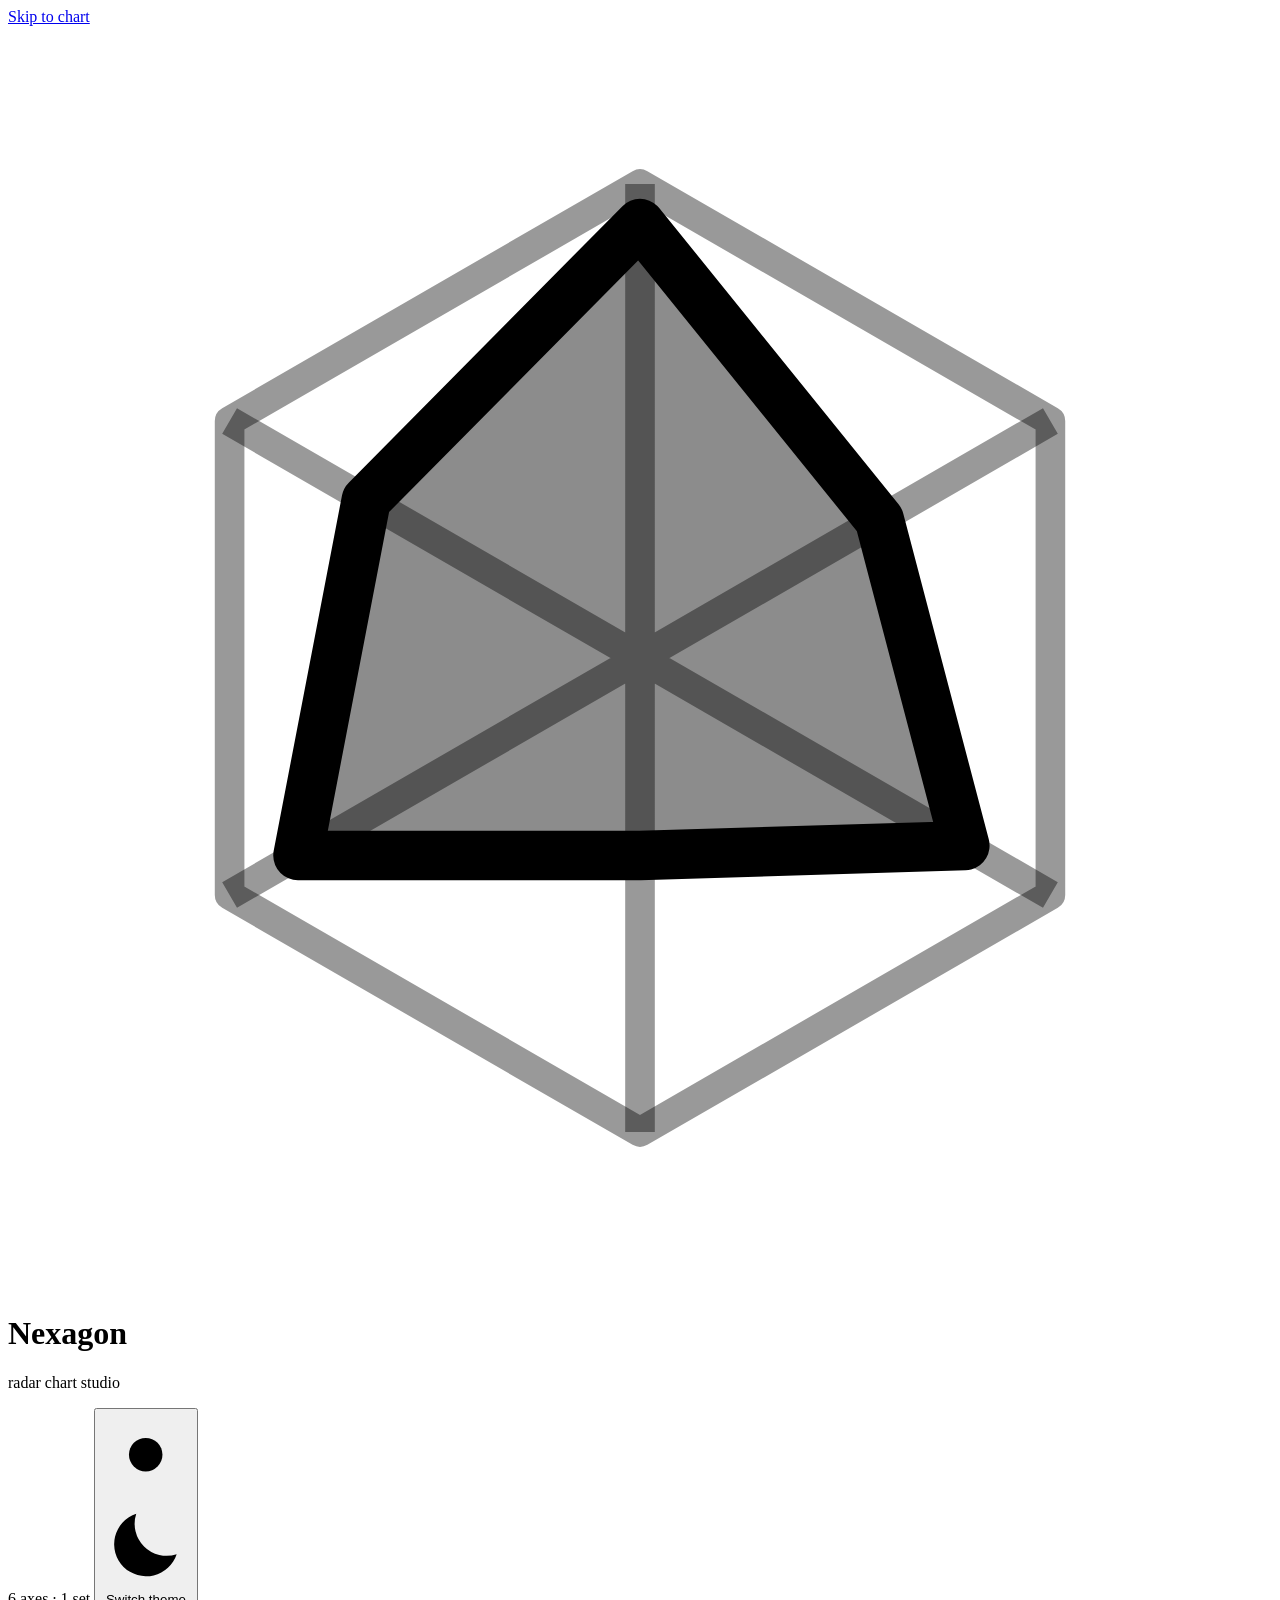
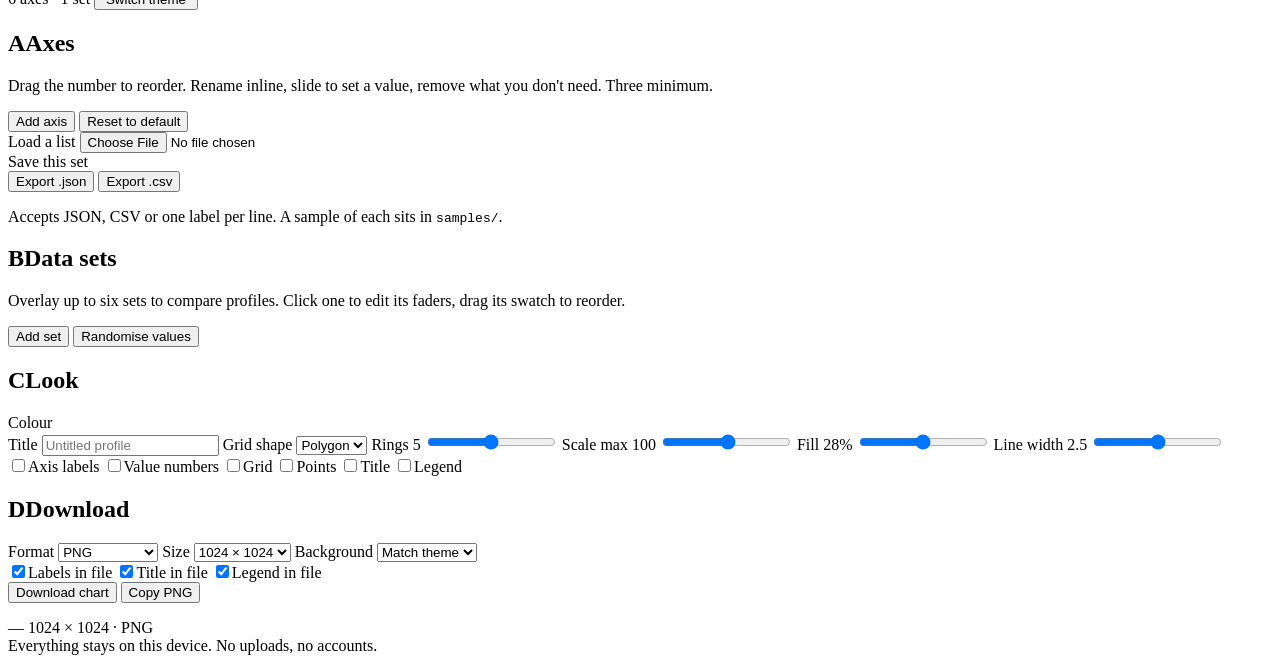
==== index.html @ ccc14ec8 "Initial Commit" ====
<!DOCTYPE html>
<html lang="en" data-theme="dark" data-palette="signal">
<head>
<meta charset="utf-8">
<meta name="viewport" content="width=device-width, initial-scale=1">
<title>Nexagon — radar chart studio</title>
<meta name="description" content="Build, style and export radar charts. Runs entirely in your browser.">
<meta name="color-scheme" content="dark light">
<link rel="canonical" href="https://radar.reizu.dev/">

<meta name="theme-color" content="#080B12" media="(prefers-color-scheme: dark)">
<meta name="theme-color" content="#F2F4F9" media="(prefers-color-scheme: light)">

<meta property="og:type" content="website">
<meta property="og:site_name" content="Nexagon">
<meta property="og:title" content="Nexagon — radar chart studio">
<meta property="og:description" content="Build, style and export radar charts. Runs entirely in your browser.">
<meta property="og:url" content="https://radar.reizu.dev/">
<meta property="og:image" content="https://radar.reizu.dev/assets/social-card.png">
<meta property="og:image:width" content="1200">
<meta property="og:image:height" content="630">
<meta property="og:image:alt" content="Nexagon, a radar chart studio">
<meta name="twitter:card" content="summary_large_image">
<meta name="twitter:title" content="Nexagon — radar chart studio">
<meta name="twitter:description" content="Build, style and export radar charts. Runs entirely in your browser.">
<meta name="twitter:image" content="https://radar.reizu.dev/assets/social-card.png">

<link rel="icon" href="assets/favicon.svg" type="image/svg+xml">
<link rel="alternate icon" href="assets/favicon-32.png" sizes="32x32">
<link rel="apple-touch-icon" href="assets/apple-touch-icon.png">
<link rel="manifest" href="site.webmanifest">
<link rel="stylesheet" href="css/styles.css">
<script>
  /* Applied before paint so there is no flash of the wrong theme. */
  (function () {
    try {
      var t = localStorage.getItem('nexagon.theme');
      if (!t) t = matchMedia('(prefers-color-scheme: light)').matches ? 'light' : 'dark';
      document.documentElement.setAttribute('data-theme', t);
      var s = JSON.parse(localStorage.getItem('nexagon.state.v1') || '{}');
      if (s && s.palette) document.documentElement.setAttribute('data-palette', s.palette);
    } catch (e) {}
  })();
</script>
</head>
<body>

<a class="skip" href="#chart-card">Skip to chart</a>

<header class="topbar">
  <div class="brand">
    <svg class="brand-mark" viewBox="0 0 64 64" aria-hidden="true">
      <defs>
        <linearGradient id="bm" x1="0" y1="0" x2="1" y2="1">
          <stop offset="0" stop-color="var(--c1)"/>
          <stop offset="0.55" stop-color="var(--c2)"/>
          <stop offset="1" stop-color="var(--c3)"/>
        </linearGradient>
      </defs>
      <g fill="none" stroke="url(#bm)" stroke-width="1.5" stroke-opacity=".4" stroke-linejoin="round">
        <polygon points="32,8 52.78,20 52.78,44 32,56 11.22,44 11.22,20"/>
        <path d="M32 32 L32 8 M32 32 L52.78 20 M32 32 L52.78 44 M32 32 L32 56 M32 32 L11.22 44 M32 32 L11.22 20"/>
      </g>
      <polygon points="32,10 44.12,25 48.45,41.5 32,42 14.68,42 18.14,24"
               fill="url(#bm)" fill-opacity=".45" stroke="url(#bm)" stroke-width="2.5" stroke-linejoin="round"/>
    </svg>
    <div class="brand-text">
      <h1>Nexagon</h1>
      <p>radar chart studio</p>
    </div>
  </div>

  <div class="topbar-actions">
    <span class="stamp" id="stamp">6 axes · 1 set</span>
    <button id="theme-toggle" class="icon-btn" type="button" aria-pressed="false" title="Switch theme">
      <svg class="ico ico-sun" viewBox="0 0 24 24" aria-hidden="true">
        <circle cx="12" cy="12" r="4.6"/>
        <path d="M12 1.6v3M12 19.4v3M22.4 12h-3M4.6 12h-3M19.4 4.6l-2.1 2.1M6.7 17.3l-2.1 2.1M19.4 19.4l-2.1-2.1M6.7 6.7L4.6 4.6"/>
      </svg>
      <svg class="ico ico-moon" viewBox="0 0 24 24" aria-hidden="true">
        <path d="M20.5 14.6A8.8 8.8 0 0 1 9.4 3.5a8.8 8.8 0 1 0 11.1 11.1z"/>
      </svg>
      <span class="sr-only">Switch theme</span>
    </button>
  </div>
</header>

<main class="layout">

  <!-- ─────────── controls ─────────── -->
  <div class="controls">

    <section class="panel">
      <h2 class="panel-title"><span class="tick">A</span>Axes</h2>
      <p class="panel-note">Drag the number to reorder. Rename inline, slide to set a value, remove what you don't need. Three minimum.</p>

      <div id="axis-list" class="axis-list"></div>

      <div class="row-actions">
        <button id="add-axis" class="btn" type="button">Add axis</button>
        <button id="reset-axes" class="btn btn-quiet" type="button">Reset to default</button>
      </div>

      <div class="divider"></div>

      <div class="field-grid">
        <label class="field">
          <span class="field-label">Load a list</span>
          <input id="upload" type="file" accept=".json,.csv,.txt,.tsv" class="file-input">
        </label>
        <div class="field">
          <span class="field-label">Save this set</span>
          <div class="row-actions">
            <button id="save-json" class="btn btn-quiet" type="button">Export .json</button>
            <button id="save-csv" class="btn btn-quiet" type="button">Export .csv</button>
          </div>
        </div>
      </div>
      <p class="hint">Accepts JSON, CSV or one label per line. A sample of each sits in <code>samples/</code>.</p>
      <p class="status" id="upload-status" role="status" aria-live="polite"></p>
    </section>

    <section class="panel">
      <h2 class="panel-title"><span class="tick">B</span>Data sets</h2>
      <p class="panel-note">Overlay up to six sets to compare profiles. Click one to edit its faders, drag its swatch to reorder.</p>
      <div id="series-list" class="series-list"></div>
      <div class="row-actions">
        <button id="add-series" class="btn" type="button">Add set</button>
        <button id="randomise" class="btn btn-quiet" type="button">Randomise values</button>
      </div>
    </section>

    <section class="panel">
      <h2 class="panel-title"><span class="tick">C</span>Look</h2>

      <span class="field-label">Colour</span>
      <div id="palette-list" class="palette-list" role="radiogroup" aria-label="Colour palette"></div>

      <div class="field-grid">
        <label class="field">
          <span class="field-label">Title</span>
          <input id="title" class="text-input" type="text" maxlength="60" placeholder="Untitled profile">
        </label>
        <label class="field">
          <span class="field-label">Grid shape</span>
          <select id="shape" class="select">
            <option value="polygon">Polygon</option>
            <option value="circle">Circle</option>
          </select>
        </label>
        <label class="field">
          <span class="field-label">Rings <output id="levels-out" class="num">5</output></span>
          <input id="levels" class="range" type="range" min="2" max="10" step="1">
        </label>
        <label class="field">
          <span class="field-label">Scale max <output id="max-out" class="num">100</output></span>
          <input id="max" class="range" type="range" min="5" max="200" step="5">
        </label>
        <label class="field">
          <span class="field-label">Fill <output id="fill-out" class="num">28%</output></span>
          <input id="fill" class="range" type="range" min="0" max="70" step="1">
        </label>
        <label class="field">
          <span class="field-label">Line width <output id="stroke-out" class="num">2.5</output></span>
          <input id="stroke" class="range" type="range" min="1" max="6" step="0.5">
        </label>
      </div>

      <div class="notice" id="scale-notice" hidden>
        <p class="notice-text" id="scale-notice-text"></p>
        <div class="row-actions">
          <button id="fit-scale" class="btn" type="button">Raise scale</button>
          <button id="clamp-scale" class="btn btn-quiet" type="button">Set them to the limit</button>
        </div>
      </div>

      <div class="toggle-grid">
        <label class="toggle"><input id="show-labels" type="checkbox"><span>Axis labels</span></label>
        <label class="toggle"><input id="show-values" type="checkbox"><span>Value numbers</span></label>
        <label class="toggle"><input id="show-grid" type="checkbox"><span>Grid</span></label>
        <label class="toggle"><input id="show-points" type="checkbox"><span>Points</span></label>
        <label class="toggle"><input id="show-title" type="checkbox"><span>Title</span></label>
        <label class="toggle"><input id="show-legend" type="checkbox"><span>Legend</span></label>
      </div>
    </section>

    <section class="panel">
      <h2 class="panel-title"><span class="tick">D</span>Download</h2>

      <div class="field-grid">
        <label class="field">
          <span class="field-label">Format</span>
          <select id="format" class="select">
            <option value="image/png">PNG</option>
            <option value="image/jpeg">JPG</option>
            <option value="image/webp">WEBP</option>
            <option value="image/avif">AVIF</option>
            <option value="svg">SVG (vector)</option>
          </select>
        </label>
        <label class="field">
          <span class="field-label">Size</span>
          <select id="size" class="select">
            <option value="512">512 × 512</option>
            <option value="800">800 × 800</option>
            <option value="1024" selected>1024 × 1024</option>
            <option value="1600">1600 × 1600</option>
            <option value="2048">2048 × 2048</option>
            <option value="4096">4096 × 4096</option>
            <option value="custom">Custom…</option>
          </select>
        </label>
        <label class="field" id="custom-size-field" hidden>
          <span class="field-label">Custom pixels</span>
          <input id="custom-size" class="text-input" type="number" min="64" max="8192" step="1" value="1200">
        </label>
        <label class="field">
          <span class="field-label">Background</span>
          <select id="export-bg" class="select">
            <option value="theme">Match theme</option>
            <option value="dark">Dark</option>
            <option value="light">Light</option>
            <option value="transparent">Transparent</option>
          </select>
        </label>
      </div>

      <div class="toggle-grid">
        <label class="toggle"><input id="export-labels" type="checkbox" checked><span>Labels in file</span></label>
        <label class="toggle"><input id="export-title" type="checkbox" checked><span>Title in file</span></label>
        <label class="toggle"><input id="export-legend" type="checkbox" checked><span>Legend in file</span></label>
      </div>

      <div class="row-actions">
        <button id="download" class="btn btn-primary" type="button">Download chart</button>
        <button id="copy-png" class="btn btn-quiet" type="button">Copy PNG</button>
      </div>
      <p class="status" id="export-status" role="status" aria-live="polite"></p>
      <p class="hint" id="format-hint"></p>
    </section>

  </div>

  <!-- ─────────── chart ─────────── -->
  <div class="stage">
    <section class="chart-card" id="chart-card">
      <div class="scope" id="scope" aria-label="Radar chart preview"></div>
      <footer class="chart-foot">
        <span id="readout" class="readout">—</span>
        <span class="dims" id="dims">1024 × 1024 · PNG</span>
      </footer>
    </section>
  </div>

</main>

<footer class="pagefoot">
  <span>Everything stays on this device. No uploads, no accounts.</span>
</footer>

<script src="js/chart.js"></script>
<script src="js/export.js"></script>
<script src="js/app.js"></script>
</body>
</html>
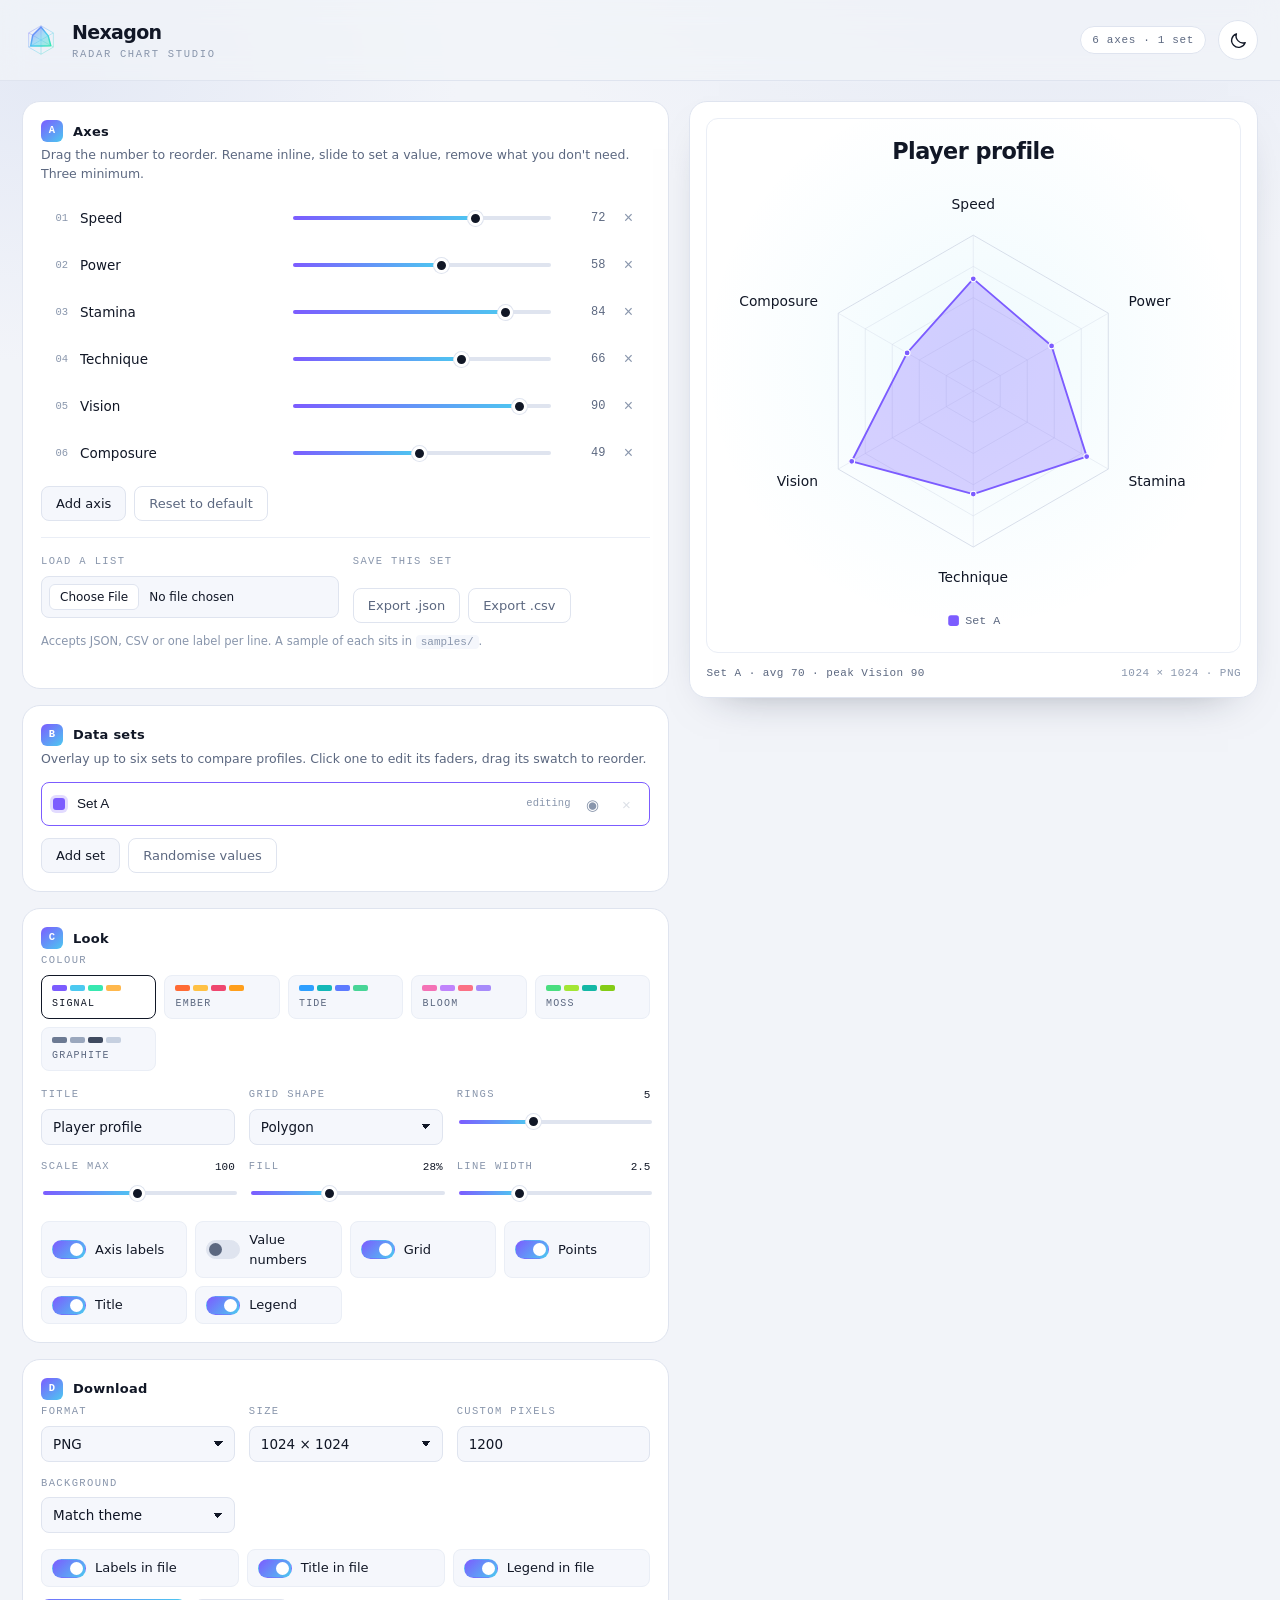
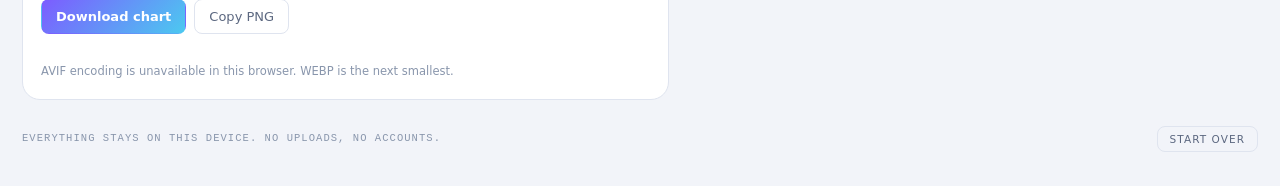
==== commit f4518bd8: "Fix state validation, legend clipping and CSV round-trip Five defects found while reviewing the site" ====
--- a/index.html
+++ b/index.html
@@ -8,8 +8,7 @@
 <meta name="color-scheme" content="dark light">
 <link rel="canonical" href="https://radar.reizu.dev/">
 
-<meta name="theme-color" content="#080B12" media="(prefers-color-scheme: dark)">
-<meta name="theme-color" content="#F2F4F9" media="(prefers-color-scheme: light)">
+<meta name="theme-color" content="#080B12">
 
 <meta property="og:type" content="website">
 <meta property="og:site_name" content="Nexagon">
@@ -37,6 +36,8 @@
       var t = localStorage.getItem('nexagon.theme');
       if (!t) t = matchMedia('(prefers-color-scheme: light)').matches ? 'light' : 'dark';
       document.documentElement.setAttribute('data-theme', t);
+      var m = document.querySelector('meta[name="theme-color"]');
+      if (m) m.setAttribute('content', t === 'light' ? '#F2F4F9' : '#080B12');
       var s = JSON.parse(localStorage.getItem('nexagon.state.v1') || '{}');
       if (s && s.palette) document.documentElement.setAttribute('data-palette', s.palette);
     } catch (e) {}
@@ -256,6 +257,7 @@
 
 <footer class="pagefoot">
   <span>Everything stays on this device. No uploads, no accounts.</span>
+  <button id="reset-all" class="btn btn-quiet" type="button">Start over</button>
 </footer>
 
 <script src="js/chart.js"></script>
--- a/css/styles.css
+++ b/css/styles.css
@@ -0,0 +1,522 @@
+/* ============================================================
+   Nexagon — radar chart studio
+   Tokens: theme (dark/light) × palette (series colours)
+   ============================================================ */
+
+:root {
+  --sans: ui-sans-serif, system-ui, -apple-system, "Segoe UI", Roboto, "Helvetica Neue", Arial, sans-serif;
+  --mono: ui-monospace, "SF Mono", "JetBrains Mono", "Cascadia Mono", Menlo, Consolas, monospace;
+
+  --r-sm: 8px;
+  --r-md: 12px;
+  --r-lg: 18px;
+  --gutter: 22px;
+  --shadow: 0 20px 50px -28px rgb(0 0 0 / 0.75);
+  --speed: 160ms;
+}
+
+/* ---------- theme: dark (default) ---------- */
+html[data-theme="dark"] {
+  --bg: #080B12;
+  --bg-glow: #101728;
+  --panel: #0F1420;
+  --panel-2: #151C2B;
+  --ink: #E9EEF9;
+  --ink-dim: #8A97AF;
+  --ink-faint: #5A6780;
+  --line: #1E2637;
+  --line-soft: #171E2C;
+  --chart-bg: #0B101B;
+  --grid: #2A3547;
+  --shadow: 0 24px 60px -30px rgb(0 0 0 / 0.9);
+}
+
+/* ---------- theme: light ---------- */
+html[data-theme="light"] {
+  --bg: #F2F4F9;
+  --bg-glow: #E4E9F5;
+  --panel: #FFFFFF;
+  --panel-2: #F5F7FC;
+  --ink: #111726;
+  --ink-dim: #5C6880;
+  --ink-faint: #8996AC;
+  --line: #DFE4EF;
+  --line-soft: #EAEEF6;
+  --chart-bg: #FFFFFF;
+  --grid: #D3DAE7;
+  --shadow: 0 18px 44px -30px rgb(23 33 56 / 0.5);
+}
+
+/* ---------- palettes ---------- */
+html[data-palette="signal"]   { --c1:#7C5CFF; --c2:#4CC9F0; --c3:#38E8B0; --c4:#FFB84D; --c5:#FF6B9A; --c6:#B0FF6B; }
+html[data-palette="ember"]    { --c1:#FF6B35; --c2:#FFC145; --c3:#EF476F; --c4:#FF9F1C; --c5:#C1121F; --c6:#FFD9A0; }
+html[data-palette="tide"]     { --c1:#2E9FFF; --c2:#14B8B8; --c3:#5D7BFF; --c4:#48D597; --c5:#8AB6FF; --c6:#0E7490; }
+html[data-palette="bloom"]    { --c1:#F472B6; --c2:#C084FC; --c3:#FB7185; --c4:#A78BFA; --c5:#FDBA74; --c6:#67E8F9; }
+html[data-palette="moss"]     { --c1:#4ADE80; --c2:#A3E635; --c3:#14B8A6; --c4:#84CC16; --c5:#22C55E; --c6:#CFF67B; }
+html[data-palette="graphite"] { --c1:#6C7A93; --c2:#9AA7BD; --c3:#3F4A5F; --c4:#C6D0E0; --c5:#818CA0; --c6:#525E75; }
+
+html { --accent: var(--c2); }
+html[data-palette="ember"]  { --accent: var(--c1); }
+html[data-palette="bloom"]  { --accent: var(--c2); }
+
+/* ============================================================ */
+
+* { box-sizing: border-box; }
+
+html, body { height: 100%; }
+
+body {
+  margin: 0;
+  font-family: var(--sans);
+  font-size: 15px;
+  line-height: 1.5;
+  color: var(--ink);
+  background:
+    radial-gradient(900px 620px at 82% -12%, var(--bg-glow), transparent 62%),
+    radial-gradient(700px 500px at 4% 8%, var(--bg-glow), transparent 58%),
+    var(--bg);
+  background-attachment: fixed;
+  -webkit-font-smoothing: antialiased;
+  transition: background-color var(--speed) ease, color var(--speed) ease;
+}
+
+.sr-only {
+  position: absolute; width: 1px; height: 1px; padding: 0; margin: -1px;
+  overflow: hidden; clip: rect(0 0 0 0); white-space: nowrap; border: 0;
+}
+
+.skip {
+  position: absolute; left: -999px; top: 8px; z-index: 50;
+  background: var(--panel); color: var(--ink); padding: 10px 14px;
+  border-radius: var(--r-sm); border: 1px solid var(--line);
+}
+.skip:focus { left: 12px; }
+
+:focus-visible {
+  outline: 2px solid var(--accent);
+  outline-offset: 2px;
+  border-radius: 4px;
+}
+
+/* ---------- top bar ---------- */
+
+.topbar {
+  display: flex; align-items: center; justify-content: space-between;
+  gap: 16px; flex-wrap: wrap;
+  padding: 18px var(--gutter);
+  border-bottom: 1px solid var(--line);
+  background: color-mix(in srgb, var(--bg) 72%, transparent);
+  backdrop-filter: blur(14px);
+  position: sticky; top: 0; z-index: 20;
+}
+
+.brand { display: flex; align-items: center; gap: 12px; }
+.brand-mark { width: 38px; height: 38px; flex: none; }
+.brand-text h1 {
+  margin: 0; font-size: 19px; font-weight: 640;
+  letter-spacing: -0.035em;
+}
+.brand-text p {
+  margin: 0; font-family: var(--mono);
+  font-size: 10.5px; letter-spacing: 0.16em; text-transform: uppercase;
+  color: var(--ink-faint);
+}
+
+.topbar-actions { display: flex; align-items: center; gap: 12px; }
+
+.stamp {
+  font-family: var(--mono); font-size: 11px; letter-spacing: 0.06em;
+  color: var(--ink-dim);
+  border: 1px solid var(--line); border-radius: 999px;
+  padding: 5px 11px; background: var(--panel);
+}
+
+.icon-btn {
+  width: 40px; height: 40px; flex: none;
+  display: grid; place-items: center; position: relative;
+  border-radius: 999px; cursor: pointer;
+  border: 1px solid var(--line);
+  background: var(--panel);
+  color: var(--ink);
+  transition: border-color var(--speed), transform var(--speed), background var(--speed);
+}
+.icon-btn:hover { border-color: var(--accent); transform: translateY(-1px); }
+
+.ico {
+  width: 19px; height: 19px; position: absolute;
+  fill: none; stroke: currentColor; stroke-width: 1.7;
+  stroke-linecap: round; stroke-linejoin: round;
+  transition: opacity var(--speed) ease, transform 320ms cubic-bezier(.5,-0.2,.3,1.4);
+}
+html[data-theme="dark"]  .ico-sun  { opacity: 1; transform: rotate(0)      scale(1); }
+html[data-theme="dark"]  .ico-moon { opacity: 0; transform: rotate(-70deg) scale(.4); }
+html[data-theme="light"] .ico-sun  { opacity: 0; transform: rotate(70deg)  scale(.4); }
+html[data-theme="light"] .ico-moon { opacity: 1; transform: rotate(0)      scale(1); }
+
+/* ---------- layout ---------- */
+
+.layout {
+  display: grid;
+  grid-template-columns: minmax(0, 1fr) minmax(360px, 46%);
+  gap: 20px;
+  padding: 20px var(--gutter) 8px;
+  max-width: 1560px;
+  margin: 0 auto;
+  align-items: start;
+}
+
+.controls { display: flex; flex-direction: column; gap: 16px; min-width: 0; }
+
+.stage { position: sticky; top: 96px; min-width: 0; }
+
+/* ---------- panels ---------- */
+
+.panel {
+  background: var(--panel);
+  border: 1px solid var(--line);
+  border-radius: var(--r-lg);
+  padding: 18px;
+}
+
+.panel-title {
+  display: flex; align-items: center; gap: 10px;
+  margin: 0 0 4px; font-size: 13px; font-weight: 620;
+  letter-spacing: 0.02em;
+}
+.tick {
+  width: 22px; height: 22px; display: grid; place-items: center;
+  border-radius: 6px; flex: none;
+  font-family: var(--mono); font-size: 10.5px; font-weight: 600;
+  color: var(--bg);
+  background: linear-gradient(140deg, var(--c1), var(--c2));
+}
+html[data-theme="light"] .tick { color: #fff; }
+
+.panel-note { margin: 0 0 14px; font-size: 12.5px; color: var(--ink-dim); }
+
+.divider { height: 1px; background: var(--line-soft); margin: 16px 0; }
+
+.hint { margin: 10px 0 0; font-size: 11.5px; color: var(--ink-faint); }
+.hint code {
+  font-family: var(--mono); font-size: 11px;
+  background: var(--panel-2); padding: 1px 5px; border-radius: 4px;
+}
+.status { margin: 8px 0 0; font-family: var(--mono); font-size: 11.5px; color: var(--accent); min-height: 1em; }
+.status[data-tone="error"] { color: var(--c5); }
+
+/* ---------- controls: generic ---------- */
+
+.field-grid {
+  display: grid; grid-template-columns: repeat(auto-fit, minmax(170px, 1fr));
+  gap: 14px;
+}
+.field { display: flex; flex-direction: column; gap: 6px; min-width: 0; }
+
+.field-label {
+  display: flex; align-items: center; justify-content: space-between; gap: 8px;
+  font-family: var(--mono); font-size: 10.5px; letter-spacing: 0.13em;
+  text-transform: uppercase; color: var(--ink-faint);
+}
+.num { font-family: var(--mono); font-size: 11px; color: var(--ink); letter-spacing: 0; }
+
+.text-input, .select, .file-input {
+  width: 100%; font-family: var(--sans); font-size: 13.5px;
+  color: var(--ink); background: var(--panel-2);
+  border: 1px solid var(--line); border-radius: var(--r-sm);
+  padding: 9px 11px;
+  transition: border-color var(--speed);
+}
+.text-input:hover, .select:hover { border-color: var(--ink-faint); }
+.select {
+  appearance: none; cursor: pointer; padding-right: 30px;
+  background-image: linear-gradient(45deg, transparent 50%, currentColor 50%),
+                    linear-gradient(135deg, currentColor 50%, transparent 50%);
+  background-position: calc(100% - 16px) 50%, calc(100% - 11px) 50%;
+  background-size: 5px 5px, 5px 5px;
+  background-repeat: no-repeat;
+}
+.file-input { padding: 7px; font-size: 12px; cursor: pointer; }
+.file-input::file-selector-button {
+  font-family: var(--sans); font-size: 12px; color: var(--ink);
+  background: var(--panel); border: 1px solid var(--line);
+  border-radius: 6px; padding: 5px 10px; margin-right: 10px; cursor: pointer;
+}
+
+/* faders */
+.range {
+  -webkit-appearance: none; appearance: none;
+  width: 100%; height: 20px; background: transparent; cursor: pointer;
+}
+.range::-webkit-slider-runnable-track {
+  height: 4px; border-radius: 3px;
+  background: linear-gradient(90deg, var(--c1), var(--c2)) 0/var(--pct, 50%) 100% no-repeat, var(--line);
+}
+.range::-moz-range-track { height: 4px; border-radius: 3px; background: var(--line); }
+.range::-moz-range-progress { height: 4px; border-radius: 3px; background: linear-gradient(90deg, var(--c1), var(--c2)); }
+.range::-webkit-slider-thumb {
+  -webkit-appearance: none; appearance: none;
+  width: 15px; height: 15px; margin-top: -5.5px;
+  border-radius: 50%; background: var(--ink);
+  border: 3px solid var(--panel);
+  box-shadow: 0 0 0 1px var(--line);
+  transition: transform var(--speed);
+}
+.range::-moz-range-thumb {
+  width: 15px; height: 15px; border-radius: 50%;
+  background: var(--ink); border: 3px solid var(--panel);
+  box-shadow: 0 0 0 1px var(--line);
+}
+.range:hover::-webkit-slider-thumb { transform: scale(1.18); }
+
+/* buttons */
+.btn {
+  font-family: var(--sans); font-size: 13px; font-weight: 520;
+  color: var(--ink); background: var(--panel-2);
+  border: 1px solid var(--line); border-radius: var(--r-sm);
+  padding: 9px 14px; cursor: pointer;
+  transition: border-color var(--speed), transform var(--speed), background var(--speed);
+}
+.btn:hover { border-color: var(--accent); transform: translateY(-1px); }
+.btn:active { transform: translateY(0); }
+.btn-quiet { background: transparent; color: var(--ink-dim); }
+.btn[disabled] { opacity: .4; cursor: not-allowed; transform: none; border-color: var(--line); }
+.btn-primary {
+  background: linear-gradient(135deg, var(--c1), var(--c2));
+  border-color: transparent; color: #08111F; font-weight: 620;
+}
+html[data-theme="light"] .btn-primary { color: #fff; }
+.btn-primary:hover { filter: brightness(1.08); }
+
+.row-actions { display: flex; flex-wrap: wrap; gap: 8px; margin-top: 12px; }
+
+/* toggles */
+.toggle-grid {
+  display: grid; grid-template-columns: repeat(auto-fit, minmax(140px, 1fr));
+  gap: 8px; margin-top: 16px;
+}
+.toggle {
+  display: flex; align-items: center; gap: 9px;
+  font-size: 13px; cursor: pointer; user-select: none;
+  padding: 8px 10px; border-radius: var(--r-sm);
+  border: 1px solid var(--line-soft); background: var(--panel-2);
+  transition: border-color var(--speed);
+}
+.toggle:hover { border-color: var(--ink-faint); }
+.toggle input {
+  appearance: none; -webkit-appearance: none;
+  width: 34px; height: 19px; flex: none; margin: 0;
+  border-radius: 999px; background: var(--line);
+  border: 1px solid var(--line); position: relative; cursor: pointer;
+  transition: background var(--speed);
+}
+.toggle input::after {
+  content: ""; position: absolute; top: 2px; left: 2px;
+  width: 13px; height: 13px; border-radius: 50%;
+  background: var(--ink-dim);
+  transition: transform var(--speed) ease, background var(--speed);
+}
+.toggle input:checked { background: linear-gradient(135deg, var(--c1), var(--c2)); border-color: transparent; }
+.toggle input:checked::after { transform: translateX(15px); background: #fff; }
+
+/* ---------- axis rows ---------- */
+
+.axis-list { display: flex; flex-direction: column; gap: 6px; }
+
+.axis-row {
+  display: grid;
+  grid-template-columns: 18px minmax(90px, 1.1fr) minmax(90px, 1.4fr) 46px auto;
+  align-items: center; gap: 10px;
+  padding: 6px 8px; border-radius: var(--r-sm);
+  border: 1px solid transparent;
+  transition: background var(--speed), border-color var(--speed);
+}
+.axis-row:hover { background: var(--panel-2); border-color: var(--line-soft); }
+
+.axis-index {
+  font-family: var(--mono); font-size: 10.5px; color: var(--ink-faint);
+  text-align: right; background: transparent; border: 0; padding: 3px 0;
+}
+.axis-name {
+  font-family: var(--sans); font-size: 13.5px; color: var(--ink);
+  background: transparent; border: 0; border-bottom: 1px solid transparent;
+  padding: 5px 2px; min-width: 0;
+}
+.axis-name:hover { border-bottom-color: var(--line); }
+.axis-name:focus { border-bottom-color: var(--accent); outline: none; }
+.axis-value {
+  font-family: var(--mono); font-size: 12px; color: var(--ink-dim);
+  text-align: right; letter-spacing: 0;
+}
+.axis-kill {
+  width: 26px; height: 26px; display: grid; place-items: center;
+  border: 0; border-radius: 6px; cursor: pointer;
+  background: transparent; color: var(--ink-faint);
+  font-size: 16px; line-height: 1;
+  transition: color var(--speed), background var(--speed);
+}
+.axis-kill:hover { color: var(--c5); background: var(--panel); }
+.axis-kill[disabled] { opacity: .3; cursor: not-allowed; }
+
+/* ---------- series ---------- */
+
+.series-list { display: flex; flex-direction: column; gap: 8px; }
+
+.series-row {
+  display: flex; align-items: center; gap: 10px;
+  padding: 9px 11px; border-radius: var(--r-sm);
+  border: 1px solid var(--line-soft); background: var(--panel-2);
+  cursor: pointer;
+  transition: border-color var(--speed), background var(--speed);
+}
+.series-row:hover { border-color: var(--ink-faint); }
+.series-row[data-active="true"] { border-color: var(--swatch); background: var(--panel); }
+
+.series-dot {
+  width: 12px; height: 12px; border-radius: 3px; flex: none;
+  padding: 0; border: 0; appearance: none;
+  background: var(--swatch);
+  box-shadow: 0 0 0 3px color-mix(in srgb, var(--swatch) 22%, transparent);
+}
+.series-name {
+  flex: 1; min-width: 0; font-size: 13.5px; color: var(--ink);
+  background: transparent; border: 0; padding: 2px;
+  border-bottom: 1px solid transparent;
+}
+.series-name:focus { border-bottom-color: var(--accent); outline: none; }
+.series-meta { font-family: var(--mono); font-size: 10.5px; color: var(--ink-faint); }
+
+.mini-btn {
+  border: 0; background: transparent; cursor: pointer;
+  color: var(--ink-faint); font-size: 15px; line-height: 1;
+  width: 24px; height: 24px; border-radius: 6px;
+}
+.mini-btn:hover { color: var(--ink); background: var(--panel-2); }
+.mini-btn[disabled] { opacity: .3; cursor: not-allowed; }
+
+/* ---------- reordering ---------- */
+
+.grip {
+  cursor: grab;
+  touch-action: none;              /* let a touch drag the row, not scroll the page */
+  transition: color var(--speed), transform var(--speed), box-shadow var(--speed);
+}
+.grip:hover { color: var(--ink); }
+.axis-row:hover .grip { color: var(--ink-dim); }
+.series-dot.grip:hover { transform: scale(1.15); }
+
+.dragging {
+  cursor: grabbing;
+  background: var(--panel-2) !important;
+  border-color: var(--accent) !important;
+  box-shadow: 0 14px 30px -18px rgb(0 0 0 / 0.75);
+}
+.sorting { cursor: grabbing; user-select: none; }
+.sorting .grip { cursor: grabbing; }
+
+/* a value parked above the current scale */
+.axis-row.over .axis-value { color: var(--c4); }
+
+.notice {
+  margin-top: 16px; padding: 12px 13px;
+  border-radius: var(--r-sm);
+  border: 1px solid color-mix(in srgb, var(--c4) 42%, var(--line));
+  background: color-mix(in srgb, var(--c4) 8%, var(--panel-2));
+}
+.notice-text { margin: 0; font-size: 12.5px; color: var(--ink-dim); }
+.notice .row-actions { margin-top: 10px; }
+
+/* ---------- palette swatches ---------- */
+
+.palette-list {
+  display: grid; grid-template-columns: repeat(auto-fit, minmax(96px, 1fr));
+  gap: 8px; margin: 6px 0 16px;
+}
+.palette-chip {
+  display: flex; flex-direction: column; gap: 7px; align-items: flex-start;
+  padding: 9px 10px; cursor: pointer;
+  border-radius: var(--r-sm);
+  border: 1px solid var(--line-soft); background: var(--panel-2);
+  transition: border-color var(--speed), transform var(--speed);
+}
+.palette-chip:hover { transform: translateY(-1px); border-color: var(--ink-faint); }
+.palette-chip[aria-checked="true"] { border-color: var(--ink); background: var(--panel); }
+.palette-chip .bars { display: flex; gap: 3px; }
+.palette-chip .bars i { width: 15px; height: 6px; border-radius: 2px; }
+.palette-chip .name {
+  font-family: var(--mono); font-size: 10px; letter-spacing: 0.12em;
+  text-transform: uppercase; color: var(--ink-dim);
+}
+.palette-chip[aria-checked="true"] .name { color: var(--ink); }
+
+/* ---------- chart card ---------- */
+
+.chart-card {
+  background: var(--panel);
+  border: 1px solid var(--line);
+  border-radius: var(--r-lg);
+  box-shadow: var(--shadow);
+  padding: 16px;
+  display: flex; flex-direction: column; gap: 12px;
+}
+
+.scope {
+  position: relative;
+  border-radius: var(--r-md);
+  overflow: hidden;
+  background:
+    radial-gradient(circle at 50% 45%, color-mix(in srgb, var(--accent) 9%, transparent), transparent 68%),
+    var(--chart-bg);
+  border: 1px solid var(--line-soft);
+}
+.scope svg { display: block; width: 100%; height: auto; }
+
+.chart-foot {
+  display: flex; align-items: center; justify-content: space-between;
+  gap: 12px; flex-wrap: wrap;
+  font-family: var(--mono); font-size: 11px; color: var(--ink-faint);
+  letter-spacing: 0.04em;
+}
+.readout { color: var(--ink-dim); }
+.dims { text-transform: uppercase; }
+
+.pagefoot {
+  max-width: 1560px; margin: 0 auto;
+  padding: 18px var(--gutter) 34px;
+  font-family: var(--mono); font-size: 10.5px; letter-spacing: 0.1em;
+  text-transform: uppercase; color: var(--ink-faint);
+  display: flex; align-items: center; justify-content: space-between; gap: 16px;
+}
+
+.pagefoot .btn {
+  font-size: 10.5px; letter-spacing: 0.1em; text-transform: uppercase;
+  padding: 6px 12px; flex: none;
+}
+
+/* ---------- responsive ---------- */
+
+@media (max-width: 1080px) {
+  .layout { grid-template-columns: 1fr; }
+  .stage { position: sticky; top: 80px; z-index: 10; order: -1; }
+  .chart-card { padding: 12px; }
+  .scope { max-height: 46vh; }
+  .scope svg { max-height: 46vh; }
+}
+
+@media (max-width: 560px) {
+  :root { --gutter: 14px; }
+  .axis-row {
+    grid-template-columns: 18px 1fr 46px 26px;
+    grid-template-areas: "idx name val kill" "rng rng rng rng";
+    row-gap: 2px;
+  }
+  .axis-index { grid-area: idx; }
+  .axis-name  { grid-area: name; }
+  .axis-value { grid-area: val; }
+  .axis-kill  { grid-area: kill; }
+  .axis-row .range { grid-area: rng; }
+  .stamp { display: none; }
+}
+
+@media (prefers-reduced-motion: reduce) {
+  * { transition-duration: 1ms !important; animation-duration: 1ms !important; }
+}
